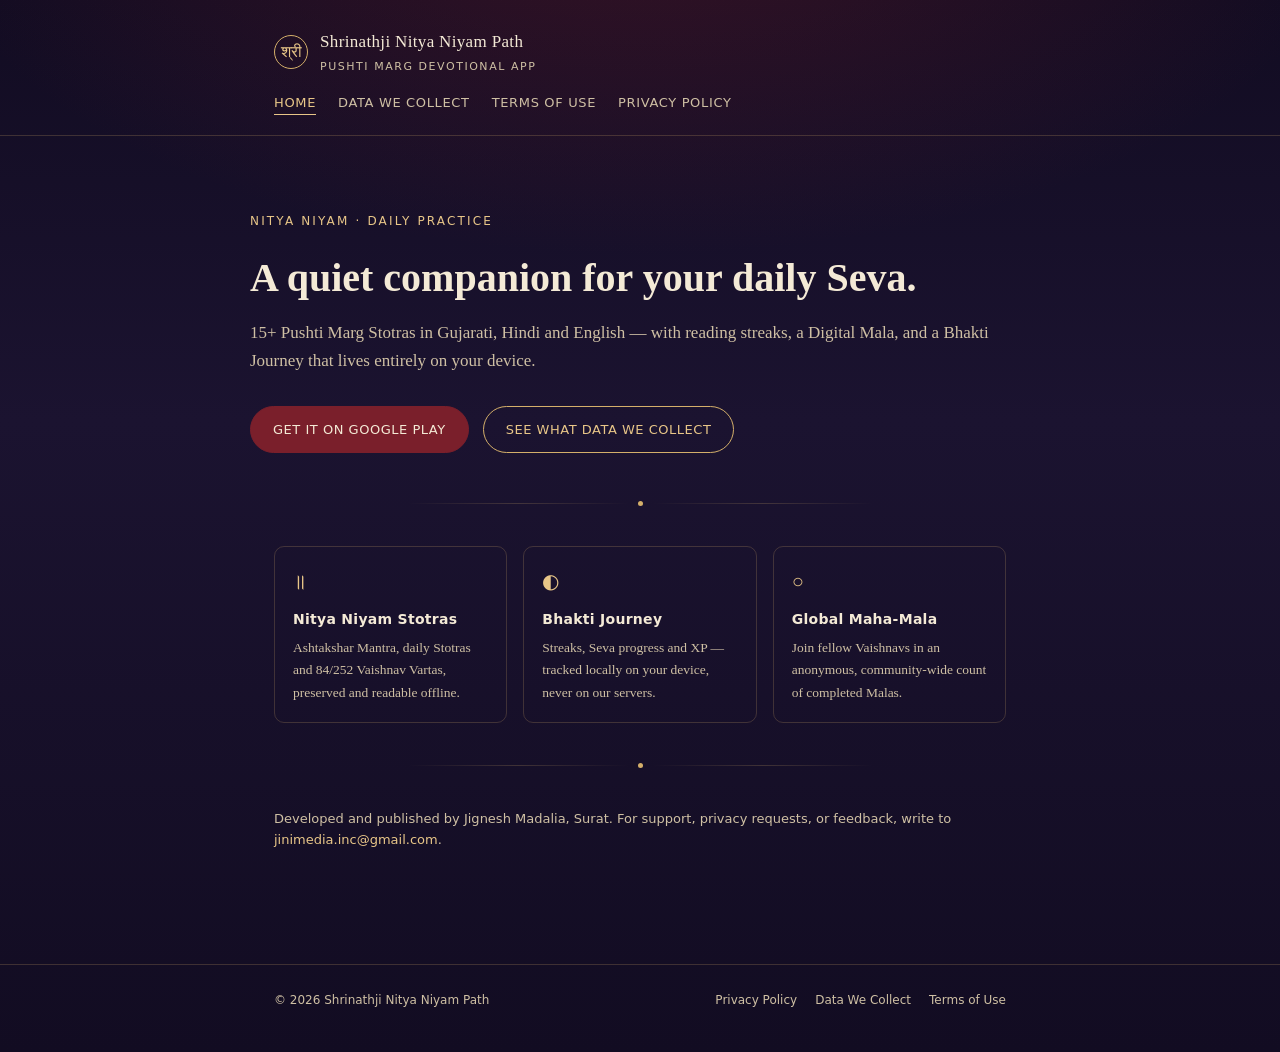
==== index.html @ 184f07c0 "Add files via upload" ====
<!DOCTYPE html>
<html lang="en">
<head>
<meta charset="UTF-8">
<meta name="viewport" content="width=device-width, initial-scale=1.0">
<title>Shrinathji Nitya Niyam Path</title>
<meta name="description" content="A daily Pushti Marg devotional companion — Nitya Niyam Stotras in Gujarati, Hindi and English, with a personal Bhakti Journey.">
<link rel="stylesheet" href="style.css">
</head>
<body>

<header class="site">
  <div class="wrap">
    <div class="brand">
      <span class="mark">श्री</span>
      <span class="brand-name">Shrinathji Nitya Niyam Path
        <span class="sub">Pushti Marg Devotional App</span>
      </span>
    </div>
    <nav class="site-nav">
      <a href="index.html" class="current">Home</a>
      <a href="data-we-collect.html">Data We Collect</a>
      <a href="terms-of-use.html">Terms of Use</a>
      <a href="privacy-policy.html">Privacy Policy</a>
    </nav>
  </div>
</header>

<main>
  <div class="wrap hero">
    <div>
      <p class="eyebrow">Nitya Niyam · Daily Practice</p>
      <h1>A quiet companion for your daily Seva.</h1>
      <p class="lede">15+ Pushti Marg Stotras in Gujarati, Hindi and English — with reading streaks, a Digital Mala, and a Bhakti Journey that lives entirely on your device.</p>
      <div class="cta-row">
        <a class="btn filled" href="#">Get it on Google Play</a>
        <a class="btn" href="data-we-collect.html">See what data we collect</a>
      </div>
    </div>
  </div>

  <div class="wrap">
    <div class="mala-rule"><span class="strand"></span><span class="mala-dot"></span><span class="strand"></span></div>

    <div class="pillars">
      <div class="pillar">
        <span class="glyph">॥</span>
        <h3>Nitya Niyam Stotras</h3>
        <p>Ashtakshar Mantra, daily Stotras and 84/252 Vaishnav Vartas, preserved and readable offline.</p>
      </div>
      <div class="pillar">
        <span class="glyph">◐</span>
        <h3>Bhakti Journey</h3>
        <p>Streaks, Seva progress and XP — tracked locally on your device, never on our servers.</p>
      </div>
      <div class="pillar">
        <span class="glyph">○</span>
        <h3>Global Maha-Mala</h3>
        <p>Join fellow Vaishnavs in an anonymous, community-wide count of completed Malas.</p>
      </div>
    </div>

    <div class="mala-rule"><span class="strand"></span><span class="mala-dot"></span><span class="strand"></span></div>

    <p class="contact-line">Developed and published by Jignesh Madalia, Surat. For support, privacy requests, or feedback, write to <a href="mailto:jinimedia.inc@gmail.com">jinimedia.inc@gmail.com</a>.</p>
  </div>
</main>

<footer class="site">
  <div class="wrap">
    <span>© 2026 Shrinathji Nitya Niyam Path</span>
    <nav>
      <a href="privacy-policy.html">Privacy Policy</a>
      <a href="data-we-collect.html">Data We Collect</a>
      <a href="terms-of-use.html">Terms of Use</a>
    </nav>
  </div>
</footer>

</body>
</html>
---- style.css ----
:root {
  --ink: #f4ead6;
  --ink-dim: #cfc0a4;
  --bg: #1b1330;
  --bg-deep: #120c22;
  --gold: #d4af6a;
  --gold-bright: #e8c688;
  --maroon: #7a1f2b;
  --line: rgba(212, 175, 106, 0.22);
  --max: 780px;
}

* { box-sizing: border-box; }

html { scroll-behavior: smooth; }

body {
  margin: 0;
  background:
    radial-gradient(1200px 600px at 50% -10%, rgba(122, 31, 43, 0.35), transparent 60%),
    linear-gradient(180deg, var(--bg-deep), var(--bg) 40%, var(--bg-deep));
  color: var(--ink);
  font-family: "Source Serif 4", "Georgia", serif;
  line-height: 1.65;
  -webkit-font-smoothing: antialiased;
}

@media (prefers-reduced-motion: no-preference) {
  .mala-dot { animation: glow 3.2s ease-in-out infinite; }
}
@keyframes glow {
  0%, 100% { opacity: 0.45; }
  50% { opacity: 1; }
}

a { color: var(--gold-bright); text-decoration: none; border-bottom: 1px solid transparent; }
a:hover, a:focus-visible { border-bottom-color: var(--gold-bright); }
a:focus-visible, button:focus-visible { outline: 2px solid var(--gold-bright); outline-offset: 3px; }

.wrap { max-width: var(--max); margin: 0 auto; padding: 0 24px; }

header.site {
  padding: 28px 0 0;
  border-bottom: 1px solid var(--line);
}
header.site .wrap { display: flex; align-items: center; justify-content: space-between; padding-bottom: 20px; gap: 16px; flex-wrap: wrap; }
.brand { display: flex; align-items: center; gap: 12px; font-family: "Georgia", serif; }
.brand .mark {
  width: 34px; height: 34px; border-radius: 50%;
  border: 1.5px solid var(--gold);
  display: flex; align-items: center; justify-content: center;
  font-size: 16px; color: var(--gold-bright);
  flex: none;
}
.brand-name { font-size: 17px; letter-spacing: 0.02em; color: var(--ink); }
.brand-name .sub { display: block; font-family: system-ui, sans-serif; font-size: 11px; letter-spacing: 0.14em; text-transform: uppercase; color: var(--ink-dim); margin-top: 2px; }

nav.site-nav { display: flex; gap: 22px; font-family: system-ui, sans-serif; font-size: 13px; letter-spacing: 0.05em; text-transform: uppercase; }
nav.site-nav a { color: var(--ink-dim); }
nav.site-nav a.current { color: var(--gold-bright); border-bottom-color: var(--gold-bright); }

.mala-rule { display: flex; align-items: center; justify-content: center; gap: 10px; margin: 40px 0; }
.mala-rule .strand { height: 1px; flex: 1; max-width: 220px; background: linear-gradient(90deg, transparent, var(--line), transparent); }
.mala-dot { width: 5px; height: 5px; border-radius: 50%; background: var(--gold); }

main { padding: 56px 0 40px; }

.eyebrow { font-family: system-ui, sans-serif; font-size: 12px; letter-spacing: 0.18em; text-transform: uppercase; color: var(--gold-bright); margin: 0 0 14px; }

h1 { font-size: clamp(28px, 4vw, 40px); margin: 0 0 8px; color: var(--ink); font-weight: 600; }
h2 { font-size: 20px; color: var(--gold-bright); margin: 40px 0 12px; font-weight: 600; }
p.lede { color: var(--ink-dim); font-size: 17px; margin-top: 0; }
p { color: var(--ink); }
p + p { margin-top: 14px; }

.updated { font-family: system-ui, sans-serif; font-size: 12px; color: var(--ink-dim); letter-spacing: 0.03em; }

.card {
  background: rgba(244, 234, 214, 0.03);
  border: 1px solid var(--line);
  border-radius: 10px;
  padding: 22px 24px;
  margin: 18px 0;
}

.card h3 { margin: 0 0 8px; font-size: 15px; color: var(--gold); font-family: system-ui, sans-serif; letter-spacing: 0.03em; }

ul.plain { padding-left: 20px; margin: 12px 0; }
ul.plain li + li { margin-top: 10px; }

.section-num {
  font-family: system-ui, sans-serif;
  font-size: 12px;
  color: var(--gold);
  letter-spacing: 0.08em;
  margin-right: 8px;
}

.hero {
  display: grid;
  gap: 28px;
  align-items: center;
  padding: 20px 0 8px;
}

.pillars { display: grid; gap: 16px; grid-template-columns: repeat(3, 1fr); margin: 30px 0; }
@media (max-width: 640px) { .pillars { grid-template-columns: 1fr; } }
.pillar { border: 1px solid var(--line); border-radius: 10px; padding: 18px; }
.pillar .glyph { color: var(--gold-bright); font-size: 20px; margin-bottom: 10px; display: block; }
.pillar h3 { margin: 0 0 6px; font-size: 14px; color: var(--ink); font-family: system-ui, sans-serif; letter-spacing: 0.02em; }
.pillar p { font-size: 13.5px; color: var(--ink-dim); margin: 0; }

.cta-row { display: flex; gap: 14px; flex-wrap: wrap; margin-top: 30px; }
.btn {
  font-family: system-ui, sans-serif;
  font-size: 13px;
  letter-spacing: 0.04em;
  text-transform: uppercase;
  padding: 12px 22px;
  border-radius: 999px;
  border: 1px solid var(--gold);
  color: var(--gold-bright);
}
.btn.filled { background: var(--maroon); border-color: var(--maroon); color: var(--ink); }
.btn:hover { background: rgba(212, 175, 106, 0.08); }
.btn.filled:hover { background: #8f2434; }

footer.site {
  border-top: 1px solid var(--line);
  margin-top: 60px;
  padding: 26px 0 40px;
}
footer.site .wrap { display: flex; justify-content: space-between; flex-wrap: wrap; gap: 12px; font-family: system-ui, sans-serif; font-size: 12px; color: var(--ink-dim); }
footer.site a { color: var(--ink-dim); }
footer.site nav { display: flex; gap: 18px; }

.contact-line { font-family: system-ui, sans-serif; font-size: 13px; color: var(--ink-dim); }
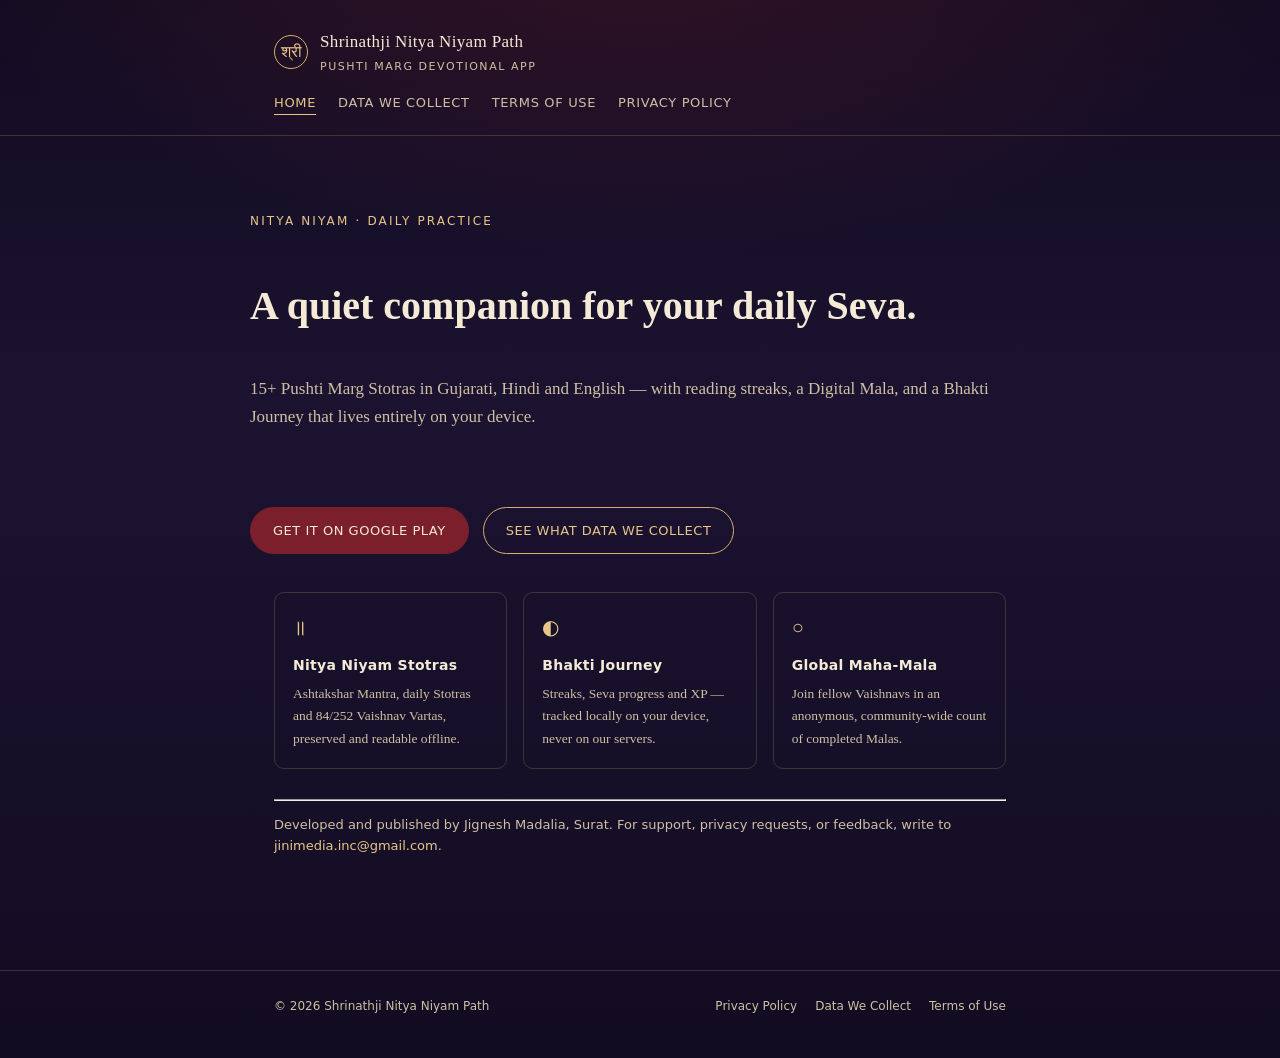
==== commit cee4cfd6: "Update index.html" ====
--- a/index.html
+++ b/index.html
@@ -28,20 +28,16 @@
 
 <main>
   <div class="wrap hero">
-    <div>
-      <p class="eyebrow">Nitya Niyam · Daily Practice</p>
-      <h1>A quiet companion for your daily Seva.</h1>
-      <p class="lede">15+ Pushti Marg Stotras in Gujarati, Hindi and English — with reading streaks, a Digital Mala, and a Bhakti Journey that lives entirely on your device.</p>
-      <div class="cta-row">
-        <a class="btn filled" href="#">Get it on Google Play</a>
-        <a class="btn" href="data-we-collect.html">See what data we collect</a>
-      </div>
+    <p class="eyebrow">Nitya Niyam · Daily Practice</p>
+    <h1>A quiet companion for your daily Seva.</h1>
+    <p class="lede">15+ Pushti Marg Stotras in Gujarati, Hindi and English — with reading streaks, a Digital Mala, and a Bhakti Journey that lives entirely on your device.</p>
+    <div class="cta-row">
+      <a class="btn filled" href="#">Get it on Google Play</a>
+      <a class="btn" href="data-we-collect.html">See what data we collect</a>
     </div>
   </div>
 
   <div class="wrap">
-    <div class="mala-rule"><span class="strand"></span><span class="mala-dot"></span><span class="strand"></span></div>
-
     <div class="pillars">
       <div class="pillar">
         <span class="glyph">॥</span>
@@ -60,7 +56,7 @@
       </div>
     </div>
 
-    <div class="mala-rule"><span class="strand"></span><span class="mala-dot"></span><span class="strand"></span></div>
+    <hr class="divider">
 
     <p class="contact-line">Developed and published by Jignesh Madalia, Surat. For support, privacy requests, or feedback, write to <a href="mailto:jinimedia.inc@gmail.com">jinimedia.inc@gmail.com</a>.</p>
   </div>
